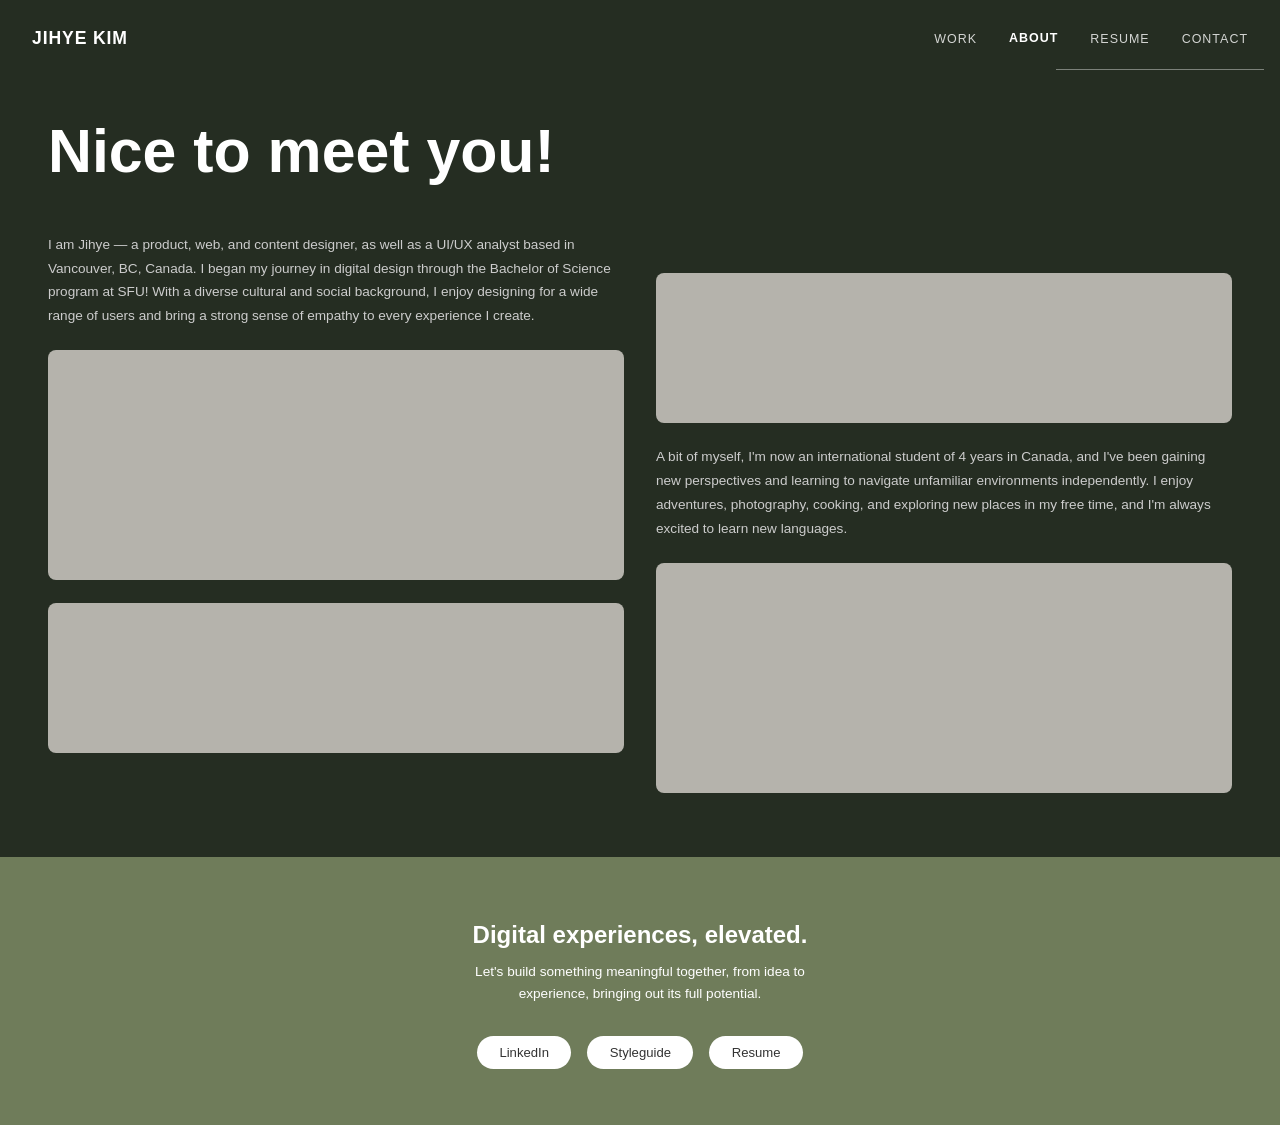
==== about.html @ 7a423002 "04-09-1225" ====
<!DOCTYPE html>
<html lang="en">
<head>
  <meta charset="utf-8">
  <title>About — Jihye Kim</title>

  <!-- keep fonts + external CSS -->
  <link href="https://fonts.googleapis.com/css2?family=Questrial&display=swap" rel="stylesheet">
  <link href="css/about.css" rel="stylesheet">
</head>

<body>

  <!-- NAV -->
  <header>
    <nav class="nav-bar">
      <div class="nav-left">
        <a href="index.html">JIHYE KIM</a>
      </div>
      <div class="nav-right">
        <a href="index.html">WORK</a>
        <a href="about.html" class="active">ABOUT</a>
        <a href="#">RESUME</a>
        <a href="contact.html">CONTACT</a>
      </div>
    </nav>
    <div class="nav-line"></div>
  </header>

  <!-- HERO TITLE -->
  <h1 class="page-title">Nice to meet you!</h1>

  <!-- MAIN CONTENT -->
  <main>
    <div class="about-grid">

      <!-- Left column -->
      <div class="about-col left">
        <p class="about-text">
          I am Jihye — a product, web, and content designer, as well as a UI/UX analyst
          based in Vancouver, BC, Canada. I began my journey in digital design through the
          Bachelor of Science program at SFU! With a diverse cultural and social background,
          I enjoy designing for a wide range of users and bring a strong sense of empathy to
          every experience I create.
        </p>
        <div class="about-img tall"></div>
        <div class="about-img short"></div>
      </div>

      <!-- Right column -->
      <div class="about-col right">
        <div class="about-img short"></div>
        <p class="about-text">
          A bit of myself, I'm now an international student of 4 years in Canada, and I've
          been gaining new perspectives and learning to navigate unfamiliar environments
          independently. I enjoy adventures, photography, cooking, and exploring new places
          in my free time, and I'm always excited to learn new languages.
        </p>
        <div class="about-img tall"></div>
      </div>

    </div>
  </main>

  <!-- FOOTER -->
  <footer class="footer">
    <h2>Digital experiences, elevated.</h2>
    <p>
      Let's build something meaningful together, from idea to<br>
      experience, bringing out its full potential.
    </p>
    <div class="footer-links">
      <a href="#">LinkedIn</a>
      <a href="#">Styleguide</a>
      <a href="#">Resume</a>
    </div>
  </footer>

</body>
</html>
---- css/about.css ----
*, *::before, *::after {
  box-sizing: border-box;
  margin: 0;
  padding: 0;
}

@font-face {
  font-family: "Styrene B";
  src: url("fonts/StyreneB-Regular-Trial-BF63f6cbe9db1d5.otf") format("opentype");
  font-weight: 400;
}
@font-face {
  font-family: "Styrene B";
  src: url("fonts/StyreneB-Bold-Trial-BF63f6cbe9f13bb.otf") format("opentype");
  font-weight: 700;
}
@font-face {
  font-family: "GT America Mono";
  src: url("fonts/GT-America-Mono-Medium-Trial.otf") format("opentype");
  font-weight: 500;
}

body {
  font-family: "Styrene B", "Helvetica Neue", Arial, sans-serif;
  background-color: #252D22;
  color: #ffffff;
}

/* ── Nav ── */
.nav-bar {
  display: flex;
  justify-content: space-between;
  align-items: center;
  padding: 1.75rem 2rem 1.25rem;
}

.nav-left a {
  font-family: "Styrene B", sans-serif;
  font-weight: 700;
  font-size: 1.1rem;
  letter-spacing: 0.05em;
  text-decoration: none;
  color: #ffffff;
}

.nav-right {
  display: flex;
  align-items: center;
  gap: 2rem;
}

.nav-right a {
  font-family: "Styrene B", sans-serif;
  font-weight: 400;
  font-size: 0.78rem;
  letter-spacing: 0.08em;
  text-decoration: none;
  color: #ffffff;
  opacity: 0.8;
  transition: opacity 0.2s ease;
}

.nav-right a:hover {
  opacity: 1;
}

.nav-right a.active {
  font-weight: 700;
  opacity: 1;
  padding-bottom: 2px;
}

.nav-line {
  height: 1px;
  background: #ffffff;
  opacity: 0.4;
  margin: 0 1rem 0 66rem;
}

.page-title {
  font-family: "Styrene B", sans-serif;
  font-size: clamp(2.2rem, 6vw, 3.8rem);
  font-weight: 700;
  line-height: 1.1;
  padding: 3rem 3rem 1rem;
  color: #ffffff;
}

/* ── About grid ── */
.about-grid {
  display: grid;
  grid-template-columns: 1fr 1fr;
  padding: 1rem 2rem 3rem;
}

.about-col {
  display: flex;
  flex-direction: column;
  gap: 1.4rem;
  padding: 1rem;
}

.about-col.right {
  padding-top: 3.5rem;
}

/* ── Image placeholders ── */
.about-img {
  background: #b5b3ac;
  border-radius: 8px;
  width: 100%;
  display: block;
  object-fit: cover;
}

.about-img.tall  { height: 230px; }
.about-img.short { height: 150px; }

/* ── Body text ── */
.about-text {
  font-family: "Styrene B", sans-serif;
  font-size: 0.85rem;
  font-weight: 400;
  line-height: 1.75;
  color: #cccccc;
}

/* ── Footer ── */
.footer {
  background: #6f7c5a;
  text-align: center;
  padding: 4rem 2rem 3.5rem;
}

.footer h2 {
  font-family: "Styrene B", sans-serif;
  font-size: 1.5rem;
  font-weight: 700;
  color: #ffffff;
  margin-bottom: 0.75rem;
}

.footer p {
  font-family: "Styrene B", sans-serif;
  font-size: 0.85rem;
  font-weight: 400;
  color: #ffffff;
  line-height: 1.6;
  margin-bottom: 2rem;
}

.footer-links {
  display: flex;
  justify-content: center;
  gap: 1rem;
  flex-wrap: wrap;
}

.footer-links a {
  font-family: "Styrene B", sans-serif;
  font-size: 0.82rem;
  font-weight: 400;
  color: #333;
  background: #ffffff;
  text-decoration: none;
  padding: 0.55rem 1.4rem;
  border-radius: 20px;
  transition: background 0.2s ease, color 0.2s ease;
}

.footer-links a:hover {
  background: #f0f0f0;
}

@media (max-width: 640px) {
  .page-title {
    padding: 2rem 1.5rem 1rem;
    font-size: 2rem;
  }

  .about-grid {
    grid-template-columns: 1fr;
    padding: 0 1rem 2rem;
  }

  .about-col.right {
    padding-top: 0;
  }

  .nav-bar {
    padding: 1.2rem 1.2rem 1rem;
  }

  .nav-line {
    margin: 0 1.2rem;
  }

  .nav-right {
    gap: 1.2rem;
  }
}
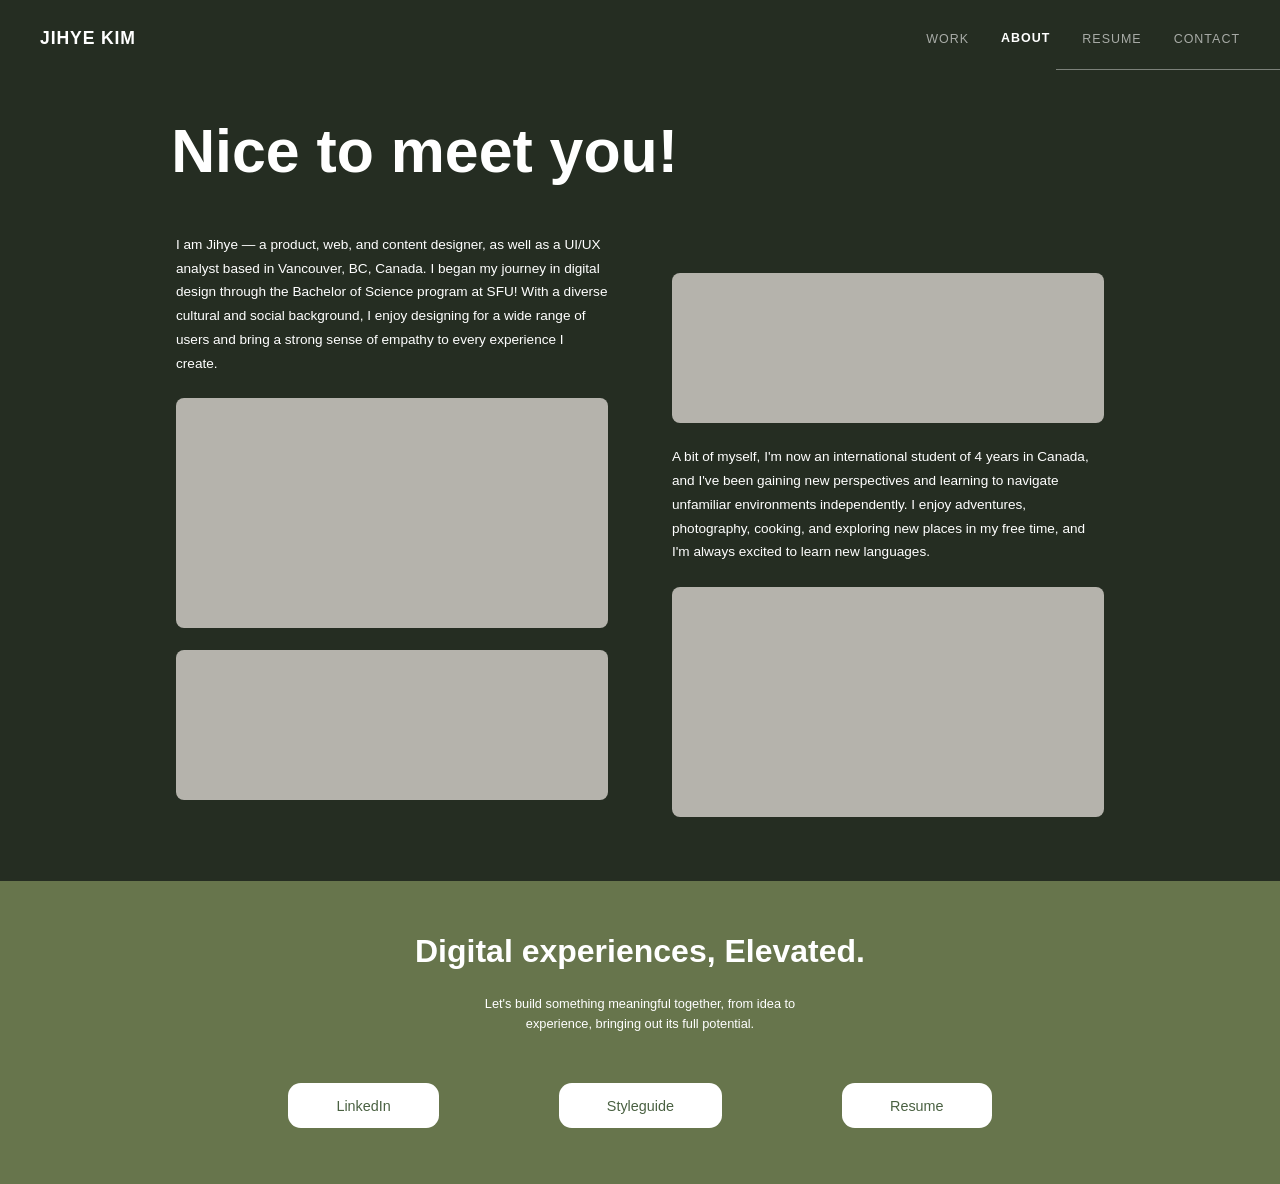
==== commit 3f3d385c: "04-09-1926" ====
--- a/about.html
+++ b/about.html
@@ -6,7 +6,9 @@
 
   <!-- keep fonts + external CSS -->
   <link href="https://fonts.googleapis.com/css2?family=Questrial&display=swap" rel="stylesheet">
+  <link href="css/nav.css" rel="stylesheet">
   <link href="css/about.css" rel="stylesheet">
+  <link href="css/footer.css" rel="stylesheet">
 </head>
 
 <body>
@@ -20,7 +22,8 @@
       <div class="nav-right">
         <a href="index.html">WORK</a>
         <a href="about.html" class="active">ABOUT</a>
-        <a href="#">RESUME</a>
+        <a href="https://drive.google.com/file/d/1FNBQ9LtG25vEeDbrCo-kGlvgfDbHiIwi/view"
+        target="_blank" rel="noopener noreferrer">RESUME</a>  
         <a href="contact.html">CONTACT</a>
       </div>
     </nav>
@@ -64,15 +67,16 @@
 
   <!-- FOOTER -->
   <footer class="footer">
-    <h2>Digital experiences, elevated.</h2>
+    <h2>Digital experiences, Elevated.</h2>
     <p>
       Let's build something meaningful together, from idea to<br>
       experience, bringing out its full potential.
     </p>
     <div class="footer-links">
-      <a href="#">LinkedIn</a>
-      <a href="#">Styleguide</a>
-      <a href="#">Resume</a>
+      <a href="https://www.linkedin.com/in/jihye-kim-528b58266/?locale=en" target="_blank" rel="jihye kim linked in">LinkedIn</a>
+      <a href="styleguide.html">Styleguide</a>
+      <a href="https://drive.google.com/file/d/1FNBQ9LtG25vEeDbrCo-kGlvgfDbHiIwi/view"
+        target="_blank" rel="noopener noreferrer">Resume</a>  
     </div>
   </footer>
 
--- a/css/nav.css
+++ b/css/nav.css
@@ -0,0 +1,46 @@
+.nav-bar {
+  display: flex;
+  justify-content: space-between;
+  align-items: center;
+  padding: 1.75rem 2.5rem 1.25rem;
+}
+.nav-left a {
+  font-family: "Styrene B", sans-serif;
+  font-weight: 700;
+  font-size: 1.1rem;
+  letter-spacing: 0.05em;
+  text-decoration: none;
+  color: #ffffff;
+}
+.nav-right {
+  display: flex;
+  align-items: center;
+  gap: 2rem;
+}
+.nav-right a {
+  font-family: "Styrene B", sans-serif;
+  font-weight: 400;
+  font-size: 0.78rem;
+  letter-spacing: 0.08em;
+  text-decoration: none;
+  color: #ffffff;
+  opacity: 0.6;
+  transition: opacity 0.2s ease;
+}
+
+.nav-right a:hover {
+  opacity: 1;
+}
+
+.nav-right a.active {
+  font-weight: 700;
+  opacity: 1;
+  padding-bottom: 2px;
+}
+
+.nav-line {
+  height: 1px;
+  background: #ffffff;
+  opacity: 0.4;
+  margin: 0 0 0 66rem;
+}
--- a/css/about.css
+++ b/css/about.css
@@ -26,55 +26,9 @@
   color: #ffffff;
 }
 
-/* ── Nav ── */
-.nav-bar {
-  display: flex;
-  justify-content: space-between;
-  align-items: center;
-  padding: 1.75rem 2rem 1.25rem;
-}
-
-.nav-left a {
-  font-family: "Styrene B", sans-serif;
-  font-weight: 700;
-  font-size: 1.1rem;
-  letter-spacing: 0.05em;
-  text-decoration: none;
-  color: #ffffff;
-}
-
-.nav-right {
-  display: flex;
-  align-items: center;
-  gap: 2rem;
-}
-
-.nav-right a {
-  font-family: "Styrene B", sans-serif;
-  font-weight: 400;
-  font-size: 0.78rem;
-  letter-spacing: 0.08em;
-  text-decoration: none;
-  color: #ffffff;
-  opacity: 0.8;
-  transition: opacity 0.2s ease;
-}
-
-.nav-right a:hover {
-  opacity: 1;
-}
-
-.nav-right a.active {
-  font-weight: 700;
-  opacity: 1;
-  padding-bottom: 2px;
-}
-
-.nav-line {
-  height: 1px;
-  background: #ffffff;
-  opacity: 0.4;
-  margin: 0 1rem 0 66rem;
+main {
+  padding-left: 8rem;
+  padding-right: 8rem;
 }
 
 .page-title {
@@ -82,14 +36,14 @@
   font-size: clamp(2.2rem, 6vw, 3.8rem);
   font-weight: 700;
   line-height: 1.1;
-  padding: 3rem 3rem 1rem;
-  color: #ffffff;
+  padding: 3rem 10.7rem 1rem;
 }
 
 /* ── About grid ── */
 .about-grid {
   display: grid;
   grid-template-columns: 1fr 1fr;
+  gap: 2rem;
   padding: 1rem 2rem 3rem;
 }
 
@@ -122,54 +76,6 @@
   font-size: 0.85rem;
   font-weight: 400;
   line-height: 1.75;
-  color: #cccccc;
-}
-
-/* ── Footer ── */
-.footer {
-  background: #6f7c5a;
-  text-align: center;
-  padding: 4rem 2rem 3.5rem;
-}
-
-.footer h2 {
-  font-family: "Styrene B", sans-serif;
-  font-size: 1.5rem;
-  font-weight: 700;
-  color: #ffffff;
-  margin-bottom: 0.75rem;
-}
-
-.footer p {
-  font-family: "Styrene B", sans-serif;
-  font-size: 0.85rem;
-  font-weight: 400;
-  color: #ffffff;
-  line-height: 1.6;
-  margin-bottom: 2rem;
-}
-
-.footer-links {
-  display: flex;
-  justify-content: center;
-  gap: 1rem;
-  flex-wrap: wrap;
-}
-
-.footer-links a {
-  font-family: "Styrene B", sans-serif;
-  font-size: 0.82rem;
-  font-weight: 400;
-  color: #333;
-  background: #ffffff;
-  text-decoration: none;
-  padding: 0.55rem 1.4rem;
-  border-radius: 20px;
-  transition: background 0.2s ease, color 0.2s ease;
-}
-
-.footer-links a:hover {
-  background: #f0f0f0;
 }
 
 @media (max-width: 640px) {
--- a/css/footer.css
+++ b/css/footer.css
@@ -0,0 +1,46 @@
+.footer {
+  background: #67754C;
+  text-align: center;
+  padding: 3rem 2rem 3.5rem;
+}
+
+.footer h2 {
+  font-family: "Styrene B", sans-serif;
+  font-size: 2rem;
+  font-weight: 700;
+  color: white;
+  margin-bottom: 0.75rem;
+  padding: 0.25rem 0 0.75rem 0;
+}
+
+.footer p {
+  font-family: "Styrene B", sans-serif;
+  font-size: 0.8rem;
+  font-weight: 300;
+  line-height: 1.3rem;
+  margin-bottom: 3rem;
+}
+
+.footer-links {
+  display: flex;
+  justify-content: center;
+  gap: 7.5rem;
+  flex-wrap: wrap;
+}
+
+.footer-links a {
+  font-family: "Styrene B", sans-serif;
+  font-size: 0.9rem;
+  font-weight: 400;
+  color: #4A6142;
+  background: #ffffff;
+  text-decoration: none;
+  padding: 0.9rem 3rem;
+  border-radius: 0.8rem;
+  cursor: pointer;
+  transition: background 0.2s ease, color 0.2s ease;
+}
+
+.footer-links a:hover {
+  background: #d5d5d5;
+}
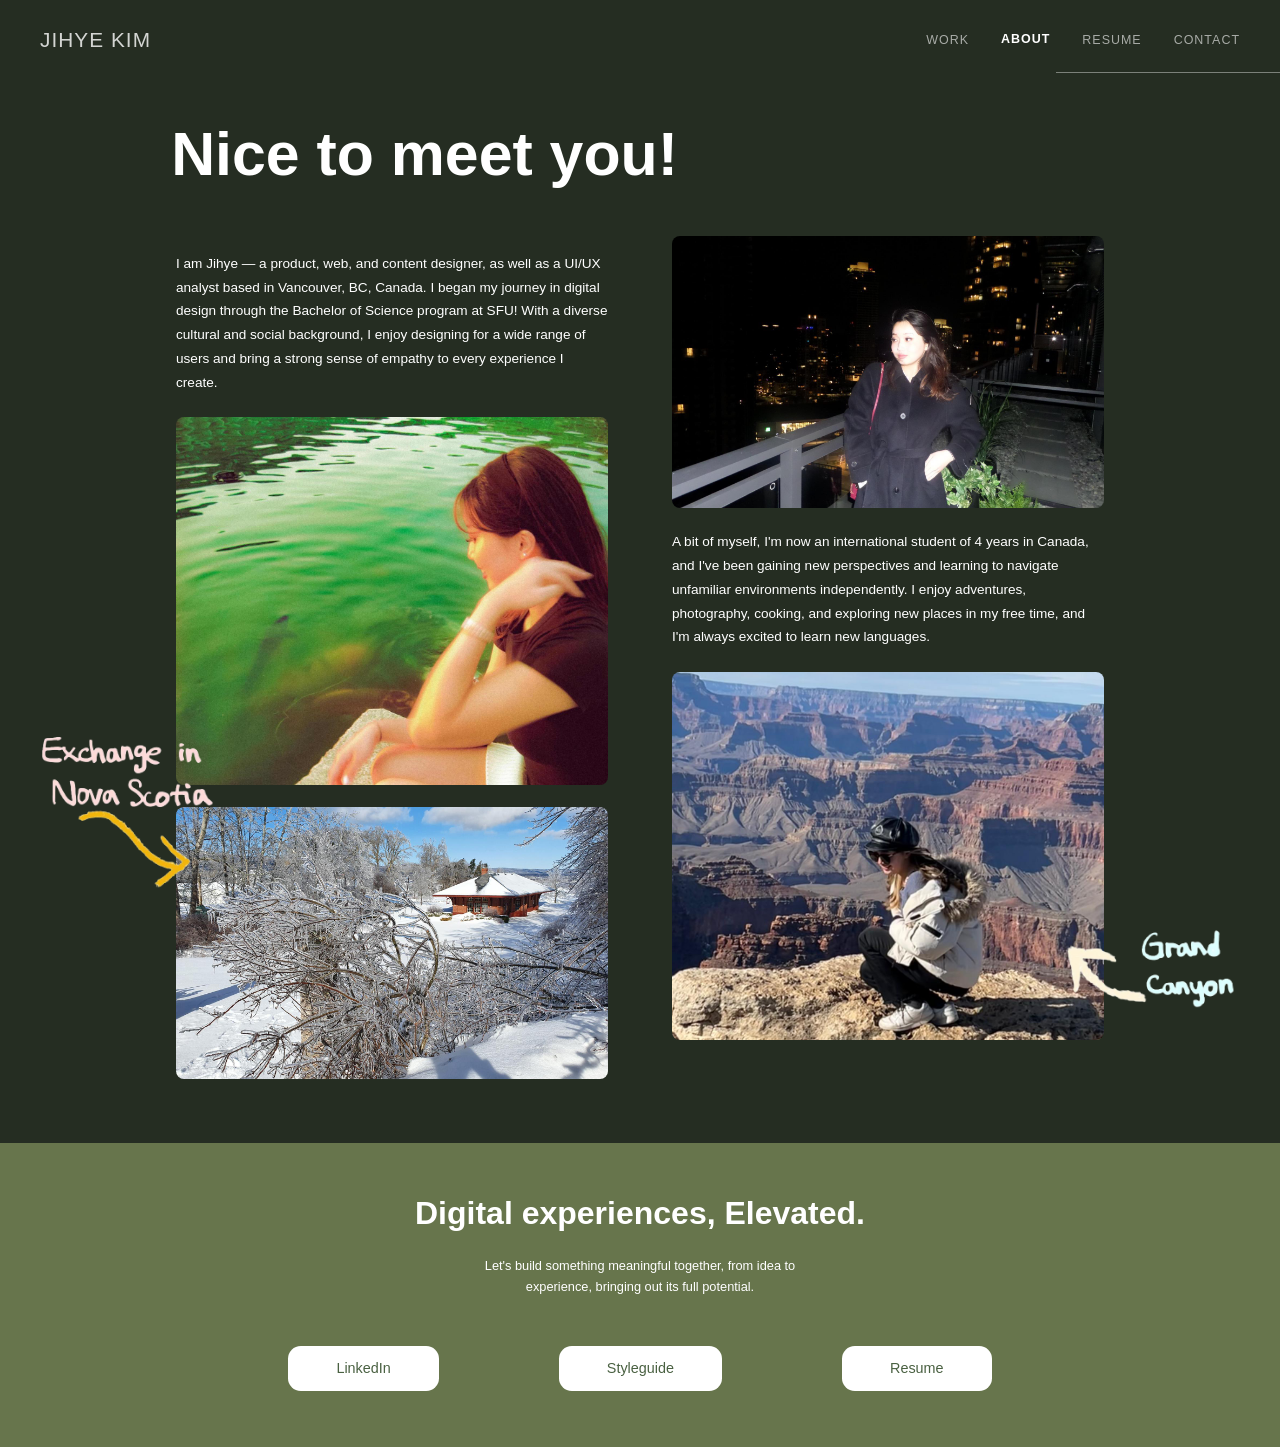
==== commit 267985d6: "04-10-1027" ====
--- a/about.html
+++ b/about.html
@@ -46,20 +46,24 @@
           I enjoy designing for a wide range of users and bring a strong sense of empathy to
           every experience I create.
         </p>
-        <div class="about-img tall"></div>
-        <div class="about-img short"></div>
+        <div class="about-img tall img1"></div>
+        <div class="about-img short img2">
+          <img src="img/NovaScotia.png" class="overlay-img1">
+        </div>
       </div>
 
       <!-- Right column -->
       <div class="about-col right">
-        <div class="about-img short"></div>
+        <div class="about-img short img3"></div>
         <p class="about-text">
           A bit of myself, I'm now an international student of 4 years in Canada, and I've
           been gaining new perspectives and learning to navigate unfamiliar environments
           independently. I enjoy adventures, photography, cooking, and exploring new places
           in my free time, and I'm always excited to learn new languages.
         </p>
-        <div class="about-img tall"></div>
+        <div class="about-img tall img4">
+          <img src="img/GrandCanyon.png" class="overlay-img2">
+        </div>
       </div>
 
     </div>
--- a/css/nav.css
+++ b/css/nav.css
@@ -6,12 +6,19 @@
 }
 .nav-left a {
   font-family: "Styrene B", sans-serif;
-  font-weight: 700;
-  font-size: 1.1rem;
+  font-weight: 500;
+  font-size: 1.3rem;
   letter-spacing: 0.05em;
+  opacity: 0.8;
+  transition: opacity 0.5s ease;
   text-decoration: none;
   color: #ffffff;
 }
+.nav-left a:hover {
+  font-weight: 700;
+  opacity: 1;
+}
+
 .nav-right {
   display: flex;
   align-items: center;
--- a/css/about.css
+++ b/css/about.css
@@ -54,21 +54,58 @@
   padding: 1rem;
 }
 
-.about-col.right {
-  padding-top: 3.5rem;
+.about-col.left {
+  padding-top: 2rem;
 }
 
 /* ── Image placeholders ── */
 .about-img {
   background: #b5b3ac;
-  border-radius: 8px;
+  border-radius: 0.5rem;
   width: 100%;
   display: block;
   object-fit: cover;
 }
 
-.about-img.tall  { height: 230px; }
-.about-img.short { height: 150px; }
+.about-img.tall  { height: 23rem; }
+.about-img.short { height: 17rem; }
+
+.img1 {
+  background-image: url("../img/about1.jpg");
+}
+
+.overlay-img1 {
+  position: absolute;
+  width: 50%;
+  top: -35%;
+  left: -35%;
+}
+
+.img2 {
+  background-image: url("../img/about4.jpg");
+  position: relative;
+}
+
+.img3 {
+  background-image: url("../img/about3.jpg");
+}
+
+.overlay-img2 {
+  position: absolute;
+  width: 50%;
+  top: 50%;
+  right: -35%;
+}
+
+.img4 {
+  background-image: url("../img/about2.jpg");
+  position: relative;
+}
+
+.about-img {
+  background-size: cover;
+  background-position: center;
+}
 
 /* ── Body text ── */
 .about-text {
@@ -77,6 +114,7 @@
   font-weight: 400;
   line-height: 1.75;
 }
+
 
 @media (max-width: 640px) {
   .page-title {
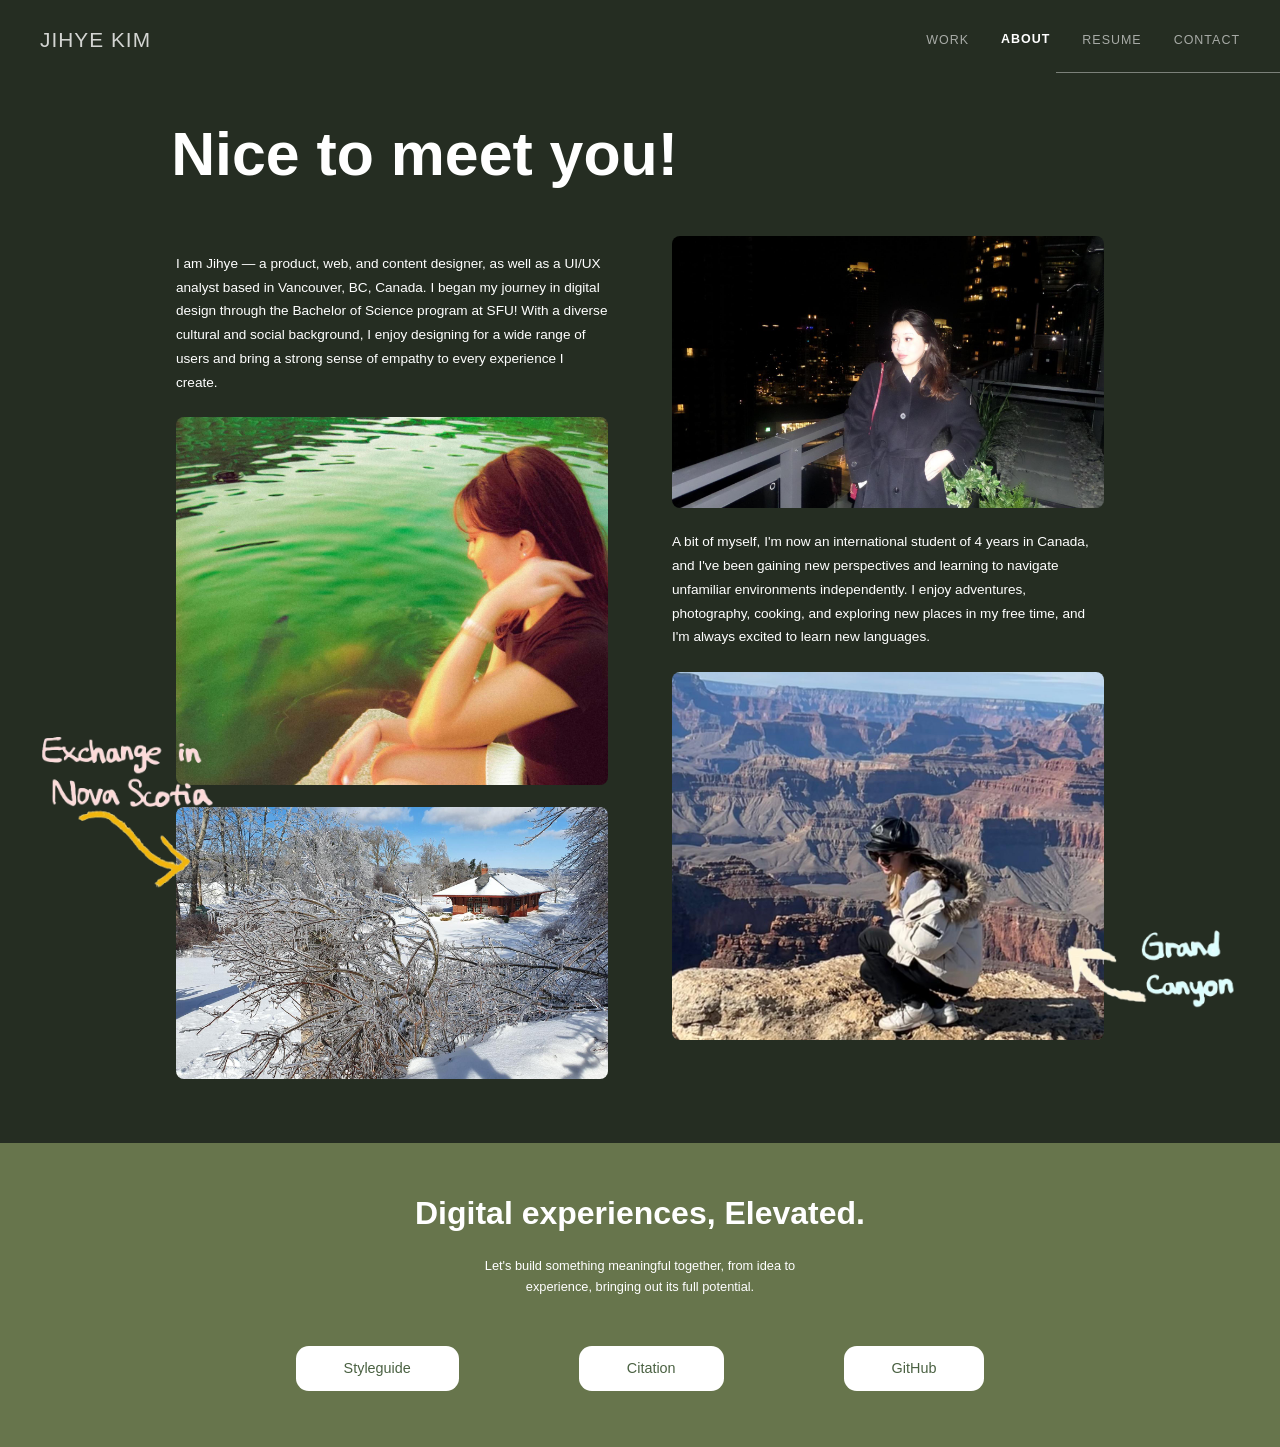
==== commit 020ec036: "04-10-1624" ====
--- a/about.html
+++ b/about.html
@@ -72,15 +72,13 @@
   <!-- FOOTER -->
   <footer class="footer">
     <h2>Digital experiences, Elevated.</h2>
-    <p>
-      Let's build something meaningful together, from idea to<br>
-      experience, bringing out its full potential.
-    </p>
+    <p>Let's build something meaningful together, from idea to
+      <br>experience, bringing out its full potential.</p>
     <div class="footer-links">
-      <a href="https://www.linkedin.com/in/jihye-kim-528b58266/?locale=en" target="_blank" rel="jihye kim linked in">LinkedIn</a>
       <a href="styleguide.html">Styleguide</a>
-      <a href="https://drive.google.com/file/d/1FNBQ9LtG25vEeDbrCo-kGlvgfDbHiIwi/view"
-        target="_blank" rel="noopener noreferrer">Resume</a>  
+      <a href="citation.html">Citation</a>
+      <a href="https://jihyebook-star.github.io/IAT339-P03/index.html" target="_blank" rel="a link to thus github">
+        GitHub</a>
     </div>
   </footer>
 
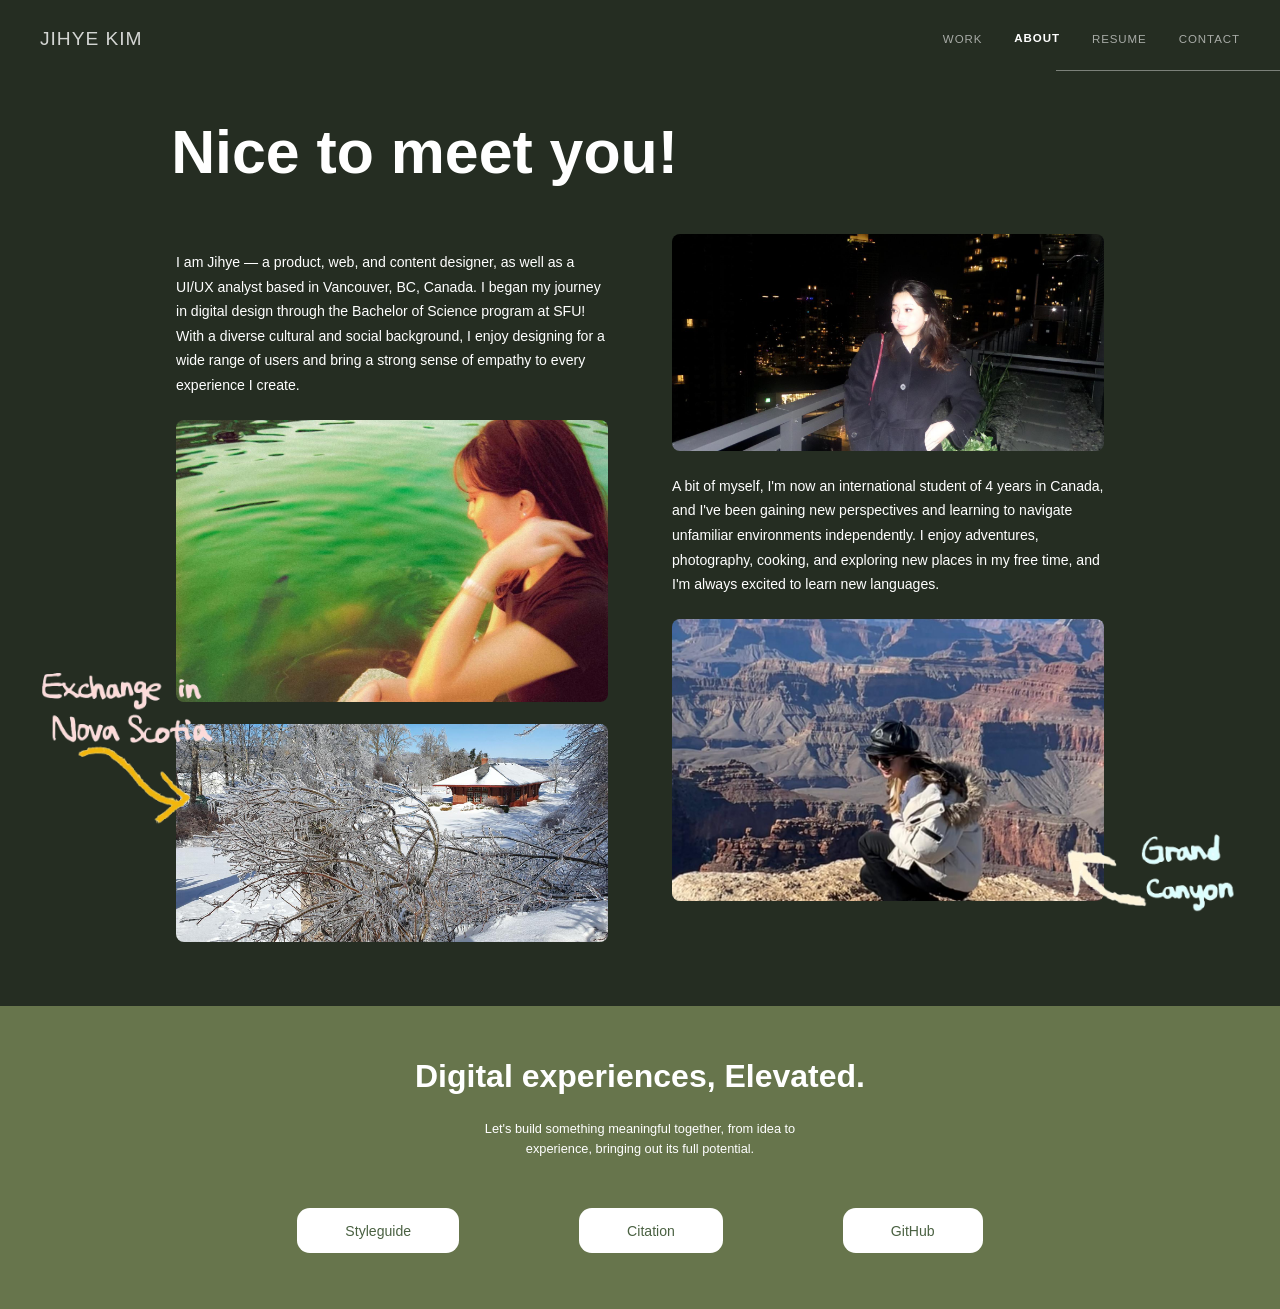
==== commit adaef01e: "Final" ====
--- a/about.html
+++ b/about.html
@@ -4,7 +4,6 @@
   <meta charset="utf-8">
   <title>About — Jihye Kim</title>
 
-  <!-- keep fonts + external CSS -->
   <link href="https://fonts.googleapis.com/css2?family=Questrial&display=swap" rel="stylesheet">
   <link href="css/nav.css" rel="stylesheet">
   <link href="css/about.css" rel="stylesheet">
@@ -12,8 +11,6 @@
 </head>
 
 <body>
-
-  <!-- NAV -->
   <header>
     <nav class="nav-bar">
       <div class="nav-left">
@@ -30,10 +27,8 @@
     <div class="nav-line"></div>
   </header>
 
-  <!-- HERO TITLE -->
   <h1 class="page-title">Nice to meet you!</h1>
 
-  <!-- MAIN CONTENT -->
   <main>
     <div class="about-grid">
 
--- a/css/nav.css
+++ b/css/nav.css
@@ -4,16 +4,18 @@
   align-items: center;
   padding: 1.75rem 2.5rem 1.25rem;
 }
+
 .nav-left a {
   font-family: "Styrene B", sans-serif;
   font-weight: 500;
-  font-size: 1.3rem;
+  font-size: clamp(1rem, 1.5vw, 1.3rem);
   letter-spacing: 0.05em;
   opacity: 0.8;
   transition: opacity 0.5s ease;
   text-decoration: none;
   color: #ffffff;
 }
+
 .nav-left a:hover {
   font-weight: 700;
   opacity: 1;
@@ -24,10 +26,11 @@
   align-items: center;
   gap: 2rem;
 }
+
 .nav-right a {
   font-family: "Styrene B", sans-serif;
   font-weight: 400;
-  font-size: 0.78rem;
+  font-size: clamp(0.65rem, 0.9vw, 0.78rem);
   letter-spacing: 0.08em;
   text-decoration: none;
   color: #ffffff;
@@ -42,12 +45,81 @@
 .nav-right a.active {
   font-weight: 700;
   opacity: 1;
-  padding-bottom: 2px;
+  padding-bottom: 0.125rem;
 }
 
 .nav-line {
-  height: 1px;
+  height: 0.0625rem;
   background: #ffffff;
   opacity: 0.4;
   margin: 0 0 0 66rem;
 }
+
+@media (min-width: 90rem) {
+  .nav-bar {
+    padding: 2rem 3rem 1.5rem;
+  }
+
+  .nav-right {
+    gap: 2.5rem;
+  }
+}
+
+@media (min-width: 120rem) {
+  .nav-bar {
+    padding: 2.5rem 4rem 2rem;
+  }
+
+  .nav-right {
+    gap: 3rem;
+  }
+
+  .nav-line {
+    margin-left: 80rem;
+  }
+}
+
+@media (max-width: 63.9375rem) {
+  .nav-bar {
+    padding: 1.5rem 2rem 1rem;
+  }
+
+  .nav-right {
+    gap: 1.5rem;
+  }
+
+  .nav-line {
+    margin-left: 40rem;
+  }
+}
+
+@media (max-width: 47.9375rem) {
+  .nav-bar {
+    padding: 1.25rem 1.5rem 1rem;
+  }
+
+  .nav-right {
+    gap: 1.25rem;
+  }
+
+  .nav-line {
+    margin: 0 1.5rem;
+  }
+}
+
+@media (max-width: 29.9375rem) {
+  .nav-bar {
+    padding: 1rem 1rem 0.875rem;
+    flex-wrap: wrap;
+    gap: 0.75rem;
+  }
+
+  .nav-right {
+    gap: 1rem;
+    flex-wrap: wrap;
+  }
+
+  .nav-line {
+    margin: 0 1rem;
+  }
+}
--- a/css/about.css
+++ b/css/about.css
@@ -20,6 +20,10 @@
   font-weight: 500;
 }
 
+html {
+  font-size: 16px;
+}
+
 body {
   font-family: "Styrene B", "Helvetica Neue", Arial, sans-serif;
   background-color: #252D22;
@@ -33,13 +37,12 @@
 
 .page-title {
   font-family: "Styrene B", sans-serif;
-  font-size: clamp(2.2rem, 6vw, 3.8rem);
+  font-size: clamp(2rem, 5vw, 3.8rem);
   font-weight: 700;
   line-height: 1.1;
   padding: 3rem 10.7rem 1rem;
 }
 
-/* ── About grid ── */
 .about-grid {
   display: grid;
   grid-template-columns: 1fr 1fr;
@@ -58,20 +61,35 @@
   padding-top: 2rem;
 }
 
-/* ── Image placeholders ── */
 .about-img {
   background: #b5b3ac;
   border-radius: 0.5rem;
   width: 100%;
   display: block;
   object-fit: cover;
-}
-
-.about-img.tall  { height: 23rem; }
-.about-img.short { height: 17rem; }
+  background-size: cover;
+  background-position: center;
+}
+
+.about-img.tall  { height: clamp(14rem, 22vw, 23rem); }
+.about-img.short { height: clamp(10rem, 17vw, 17rem); }
 
 .img1 {
   background-image: url("../img/about1.jpg");
+}
+
+.img2 {
+  background-image: url("../img/about4.jpg");
+  position: relative;
+}
+
+.img3 {
+  background-image: url("../img/about3.jpg");
+}
+
+.img4 {
+  background-image: url("../img/about2.jpg");
+  position: relative;
 }
 
 .overlay-img1 {
@@ -81,15 +99,6 @@
   left: -35%;
 }
 
-.img2 {
-  background-image: url("../img/about4.jpg");
-  position: relative;
-}
-
-.img3 {
-  background-image: url("../img/about3.jpg");
-}
-
 .overlay-img2 {
   position: absolute;
   width: 50%;
@@ -97,49 +106,181 @@
   right: -35%;
 }
 
-.img4 {
-  background-image: url("../img/about2.jpg");
-  position: relative;
-}
-
-.about-img {
-  background-size: cover;
-  background-position: center;
-}
-
-/* ── Body text ── */
 .about-text {
   font-family: "Styrene B", sans-serif;
-  font-size: 0.85rem;
+  font-size: clamp(0.75rem, 1.1vw, 0.9rem);
   font-weight: 400;
   line-height: 1.75;
 }
 
-
-@media (max-width: 640px) {
+/* ── Desktop ── */
+@media (min-width: 90rem) {
+  html {
+    font-size: 18px;
+  }
+
+  .page-title {
+    padding: 4rem 12rem 1.25rem;
+  }
+
+  main {
+    padding-left: 10rem;
+    padding-right: 10rem;
+  }
+
+  .about-img.tall  { height: clamp(20rem, 20vw, 28rem); }
+  .about-img.short { height: clamp(14rem, 15vw, 20rem); }
+}
+
+/* ── Televisioon ── */
+@media (min-width: 120rem) {
+  html {
+    font-size: 22px;
+  }
+
+  .page-title {
+    padding: 5rem 14rem 1.5rem;
+  }
+
+  main {
+    padding-left: 12rem;
+    padding-right: 12rem;
+  }
+
+  .about-grid {
+    gap: 3rem;
+    padding: 1.5rem 2.5rem 4rem;
+  }
+
+  .about-col {
+    gap: 2rem;
+  }
+
+  .about-img.tall  { height: clamp(24rem, 18vw, 34rem); }
+  .about-img.short { height: clamp(16rem, 14vw, 24rem); }
+}
+
+/* ── Tablet ── */
+@media (max-width: 63.9375rem) {
+  main {
+    padding-left: 4rem;
+    padding-right: 4rem;
+  }
+
+  .page-title {
+    padding: 2.5rem 5rem 1rem;
+  }
+
+  .about-grid {
+    gap: 1.5rem;
+    padding: 1rem 1rem 2.5rem;
+  }
+
+  .about-col {
+    gap: 1.2rem;
+    padding: 0.75rem;
+  }
+
+  .about-col.left {
+    padding-top: 1.5rem;
+  }
+
+  .about-img.tall  { height: clamp(12rem, 26vw, 20rem); }
+  .about-img.short { height: clamp(9rem, 20vw, 15rem); }
+
+  .overlay-img1 {
+    width: 45%;
+    top: -25%;
+    left: -25%;
+  }
+
+  .overlay-img2 {
+    width: 45%;
+    right: -25%;
+  }
+}
+
+@media (max-width: 47.9375rem) {
+  main {
+    padding-left: 1.5rem;
+    padding-right: 1.5rem;
+  }
+
   .page-title {
     padding: 2rem 1.5rem 1rem;
-    font-size: 2rem;
   }
 
   .about-grid {
     grid-template-columns: 1fr;
-    padding: 0 1rem 2rem;
-  }
-
-  .about-col.right {
-    padding-top: 0;
-  }
-
-  .nav-bar {
-    padding: 1.2rem 1.2rem 1rem;
-  }
-
-  .nav-line {
-    margin: 0 1.2rem;
-  }
-
-  .nav-right {
-    gap: 1.2rem;
+    gap: 1.25rem;
+    padding: 0.75rem 0 2rem;
+  }
+
+  .about-col {
+    padding: 0.5rem 0;
+    gap: 1rem;
+  }
+
+  .about-col.left {
+    padding-top: 0.5rem;
+  }
+
+  .about-img.tall  { height: clamp(14rem, 55vw, 22rem); }
+  .about-img.short { height: clamp(10rem, 45vw, 16rem); }
+
+  .overlay-img1 {
+    width: 40%;
+    top: -20%;
+    left: -15%;
+  }
+
+  .overlay-img2 {
+    width: 40%;
+    right: -15%;
+  }
+}
+
+/* ── Mobile ── */
+@media (max-width: 29.9375rem) {
+  html {
+    font-size: 15px;
+  }
+
+  main {
+    padding-left: 1rem;
+    padding-right: 1rem;
+  }
+
+  .page-title {
+    padding: 1.5rem 1rem 0.75rem;
+  }
+
+  .about-grid {
+    grid-template-columns: 1fr;
+    gap: 1rem;
+    padding: 0.5rem 0 1.5rem;
+  }
+
+  .about-col {
+    padding: 0.25rem 0;
+    gap: 0.875rem;
+  }
+
+  .about-col.left {
+    padding-top: 0.25rem;
+  }
+
+  .about-img.tall  { height: clamp(12rem, 60vw, 18rem); }
+  .about-img.short { height: clamp(9rem, 50vw, 14rem); }
+
+  .overlay-img1 {
+    width: 35%;
+    top: -15%;
+    left: -10%;
+  }
+
+  .overlay-img2 {
+    width: 35%;
+    right: -10%;
   }
 }
--- a/css/footer.css
+++ b/css/footer.css
@@ -6,7 +6,7 @@
 
 .footer h2 {
   font-family: "Styrene B", sans-serif;
-  font-size: 2rem;
+  font-size: clamp(1.25rem, 2.5vw, 2rem);
   font-weight: 700;
   color: white;
   margin-bottom: 0.75rem;
@@ -15,7 +15,7 @@
 
 .footer p {
   font-family: "Styrene B", sans-serif;
-  font-size: 0.8rem;
+  font-size: clamp(0.7rem, 1vw, 0.8rem);
   font-weight: 300;
   line-height: 1.3rem;
   margin-bottom: 3rem;
@@ -30,7 +30,7 @@
 
 .footer-links a {
   font-family: "Styrene B", sans-serif;
-  font-size: 0.9rem;
+  font-size: clamp(0.75rem, 1.1vw, 0.9rem);
   font-weight: 400;
   color: #4A6142;
   background: #ffffff;
@@ -44,3 +44,87 @@
 .footer-links a:hover {
   background: #d5d5d5;
 }
+
+@media (min-width: 90rem) {
+  .footer {
+    padding: 4rem 3rem 4.5rem;
+  }
+
+  .footer-links {
+    gap: 9rem;
+  }
+
+  .footer-links a {
+    padding: 1rem 3.5rem;
+  }
+}
+
+@media (min-width: 120rem) {
+  .footer {
+    padding: 5rem 4rem 5.5rem;
+  }
+
+  .footer p {
+    line-height: 1.6rem;
+    margin-bottom: 3.5rem;
+  }
+
+  .footer-links {
+    gap: 11rem;
+  }
+
+  .footer-links a {
+    padding: 1.1rem 4rem;
+    border-radius: 1rem;
+  }
+}
+
+@media (max-width: 63.9375rem) {
+  .footer {
+    padding: 2.5rem 2rem 3rem;
+  }
+
+  .footer-links {
+    gap: 4rem;
+  }
+}
+
+@media (max-width: 47.9375rem) {
+  .footer {
+    padding: 2rem 1.5rem 2.5rem;
+  }
+
+  .footer-links {
+    gap: 1.5rem;
+  }
+
+  .footer-links a {
+    padding: 0.75rem 2rem;
+  }
+
+  .footer p {
+    margin-bottom: 2rem;
+  }
+}
+
+@media (max-width: 29.9375rem) {
+  .footer {
+    padding: 1.75rem 1rem 2rem;
+  }
+
+  .footer-links {
+    flex-direction: column;
+    align-items: center;
+    gap: 0.75rem;
+  }
+
+  .footer-links a {
+    width: 100%;
+    max-width: 16rem;
+    padding: 0.75rem 1.5rem;
+  }
+
+  .footer p {
+    margin-bottom: 1.5rem;
+  }
+}
